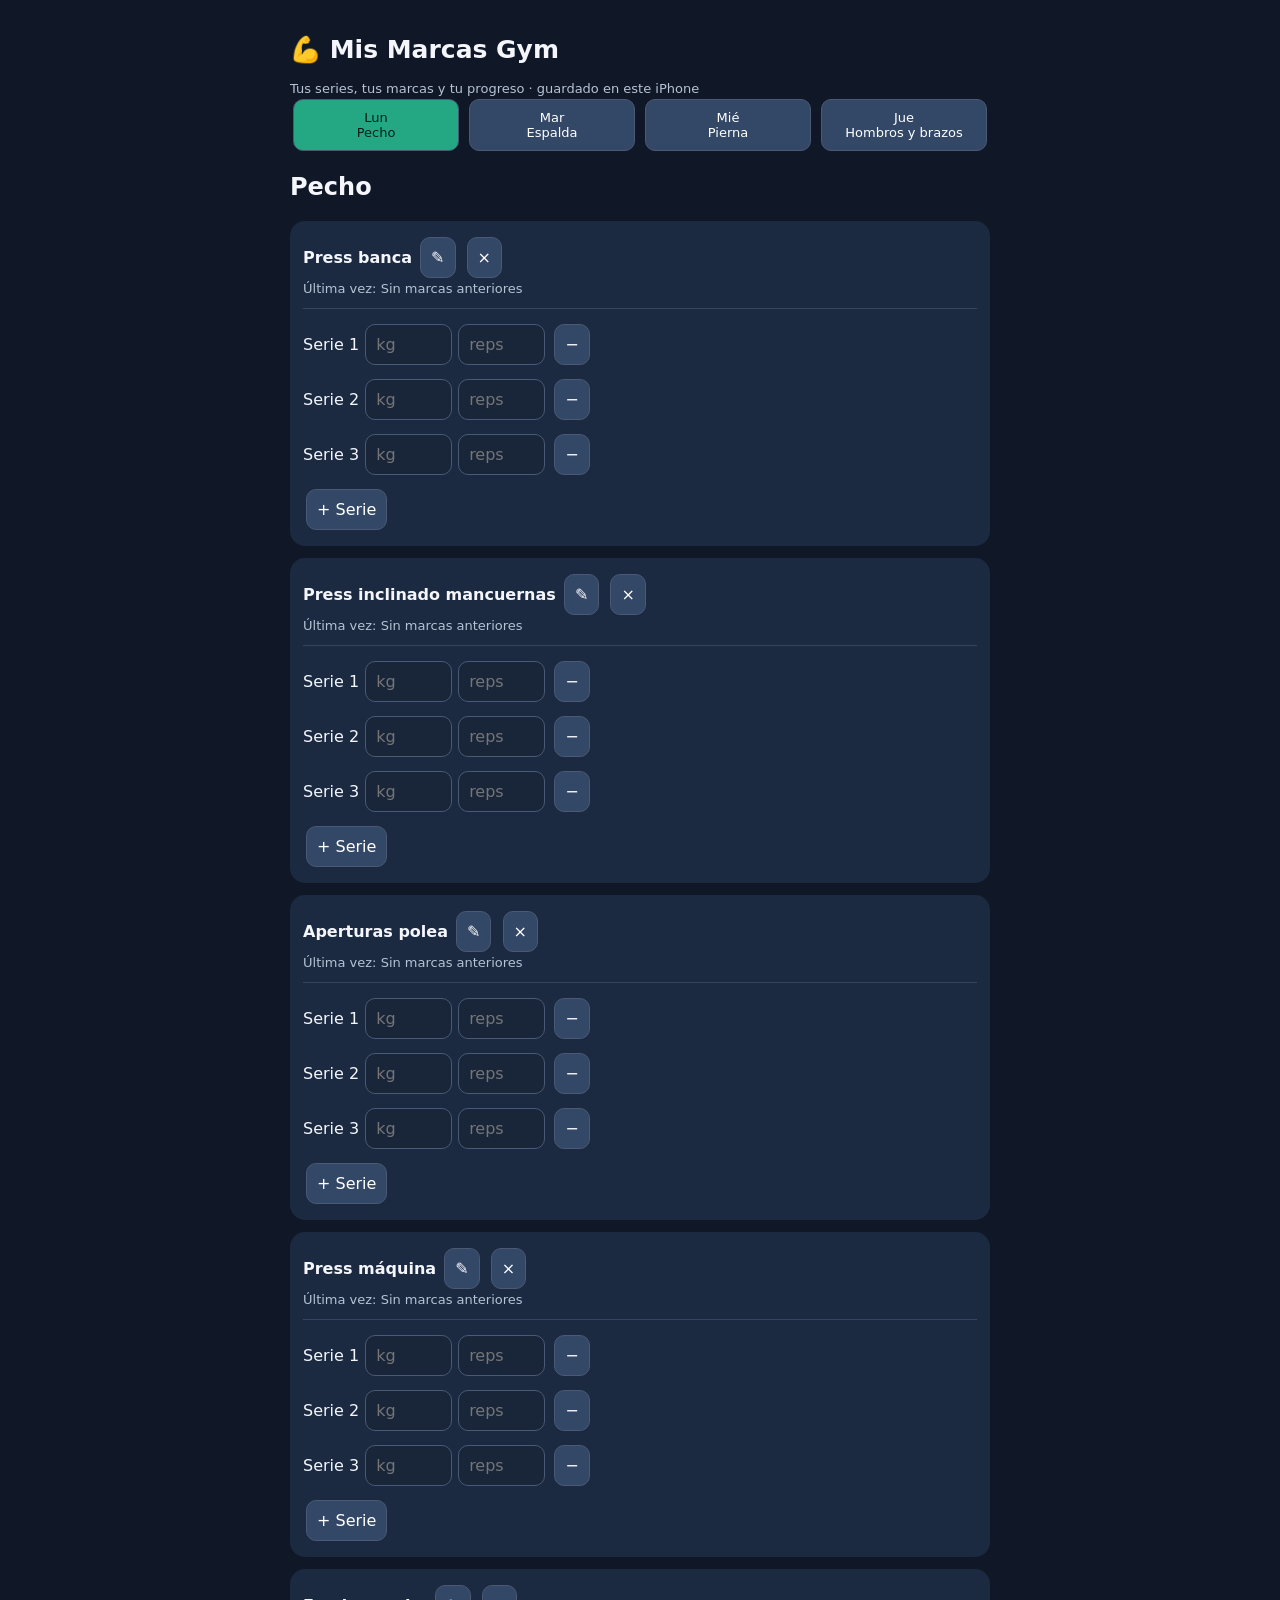
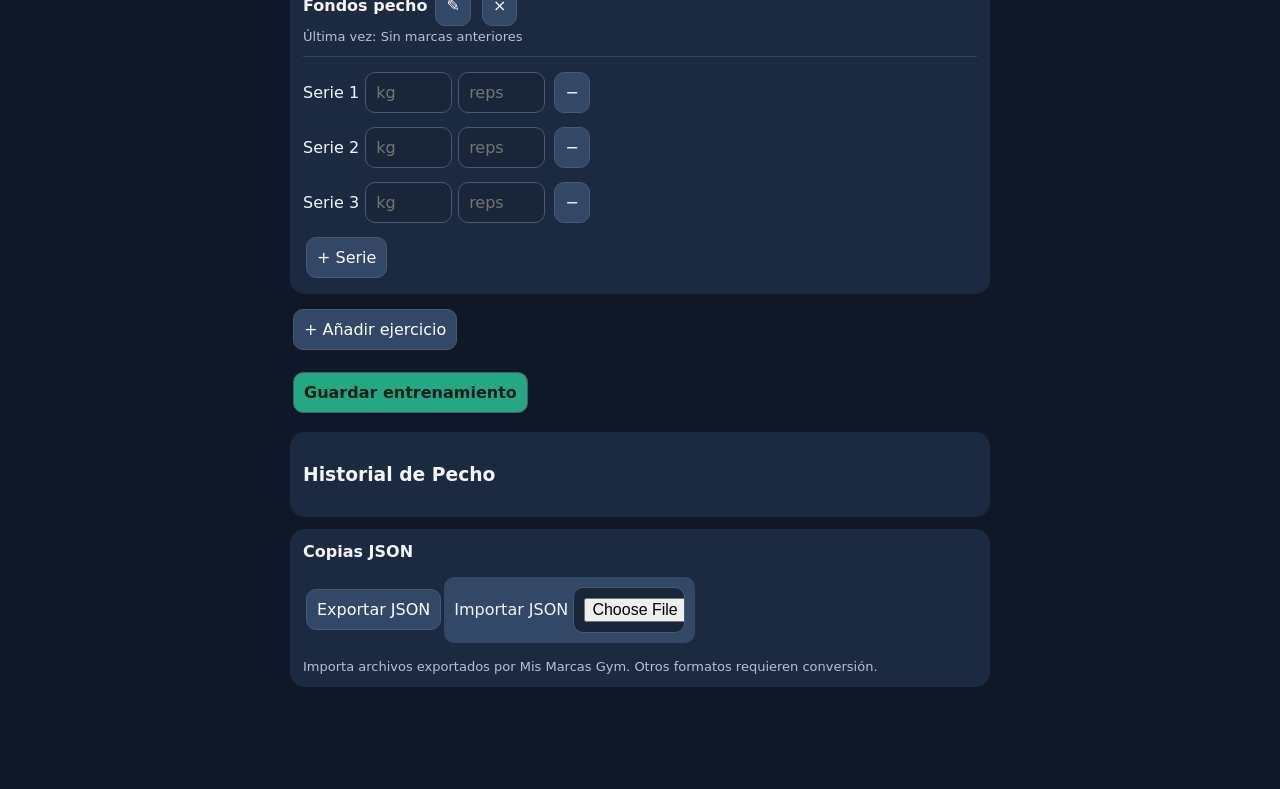
==== mis-marcas-gym/index.html @ bbb16c88 "Publish Mis Marcas Gym iPhone app" ====
<!doctype html><html lang="es"><head><meta charset="utf-8"><meta name="viewport" content="width=device-width,initial-scale=1,viewport-fit=cover"><meta name="theme-color" content="#101827"><meta name="apple-mobile-web-app-capable" content="yes"><meta name="apple-mobile-web-app-title" content="Mis Marcas"><title>Mis Marcas Gym</title><link rel="manifest" href="manifest.webmanifest"><style>body{font-family:system-ui;background:#101827;color:#f4f6fc;margin:0;padding:18px 15px 90px;max-width:700px;margin:auto}h1{font-size:25px}button,input,select{font:inherit;border-radius:10px;padding:10px;border:1px solid #4a5974}button{background:#334766;color:white;margin:3px}button.primary{background:#24a884;color:#061e17;font-weight:bold}input{background:#19263a;color:white;max-width:90px}input[type=text]{max-width:220px}.card{background:#1b2a40;padding:13px;border-radius:15px;margin:12px 0}.muted{color:#b6c2d5;font-size:13px}.tabs{display:flex;flex-wrap:wrap;gap:4px}.tabs button{flex:1;font-size:13px}.active{background:#24a884;color:#061e17} .set{display:flex;align-items:center;gap:6px;margin:8px 0;flex-wrap:wrap}.set input{width:65px}.line{border-top:1px solid #35455f;margin:12px 0}</style></head><body><h1>💪 Mis Marcas Gym</h1><div class="muted">Tus series, tus marcas y tu progreso · guardado en este iPhone</div><div class="tabs" id="tabs"></div><div id="main"></div><div class="card"><b>Copias JSON</b><p><button onclick="exportData()">Exportar JSON</button><label style="display:inline-block;background:#334766;padding:10px;border-radius:10px">Importar JSON <input type="file" accept=".json,application/json" onchange="importData(this)" style="width:95px"></label></p><div class="muted">Importa archivos exportados por Mis Marcas Gym. Otros formatos requieren conversión.</div></div><script>
const defaults=[["Pecho",["Press banca","Press inclinado mancuernas","Aperturas polea","Press máquina","Fondos pecho"]],["Espalda",["Dominadas o jalón","Remo con barra","Remo polea baja","Jalón agarre neutro","Pullover polea"]],["Pierna",["Sentadilla","Prensa","Peso muerto rumano","Curl femoral","Extensión cuádriceps","Elevación gemelos"]],["Hombros y brazos",["Press militar","Elevaciones laterales","Pájaros","Curl bíceps","Curl martillo","Extensión tríceps polea","Extensión tríceps sobre cabeza"]]];
const key="mis-marcas-gym-v3";let state;try{state=JSON.parse(localStorage.getItem(key))}catch(e){}if(!state||!Array.isArray(state.days)){state={days:defaults.map(([name,exercises])=>({name,exercises:exercises.map(name=>({id:crypto.randomUUID(),name,sets:[{kg:"",reps:""},{kg:"",reps:""},{kg:"",reps:""}]}))})),history:[]}}let day=(new Date().getDay()+6)%7;if(day>3)day=0;const save=()=>localStorage.setItem(key,JSON.stringify(state));const esc=s=>String(s).replace(/[&<>"']/g,c=>({"&":"&amp;","<":"&lt;",">":"&gt;",'"':"&quot;","'":"&#39;"}[c]));const id=()=>crypto.randomUUID();function last(ex){for(let i=state.history.length-1;i>=0;i--){let a=state.history[i].exercises.find(x=>x.id===ex.id||x.name===ex.name);if(a)return state.history[i].date+": "+a.sets.map(s=>s.kg+" kg × "+s.reps).join(" · ")}return "Sin marcas anteriores"}function render(){document.getElementById("tabs").innerHTML=state.days.map((d,i)=>'<button class="'+(i===day?"active":"")+'" onclick="day='+i+';render()">'+["Lun","Mar","Mié","Jue"][i]+'<div>'+esc(d.name)+'</div></button>').join("");let d=state.days[day];document.getElementById("main").innerHTML='<h2>'+esc(d.name)+'</h2>'+d.exercises.map((ex,j)=>'<div class="card"><div><b>'+esc(ex.name)+'</b> <button onclick="rename('+j+')">✎</button> <button onclick="removeEx('+j+')">×</button></div><div class="muted">Última vez: '+esc(last(ex))+'</div><div class="line"></div>'+ex.sets.map((s,k)=>'<div class="set"><span>Serie '+(k+1)+'</span><input type="number" min="0" step="0.5" placeholder="kg" value="'+esc(s.kg)+'" oninput="edit('+j+','+k+',\'kg\',this.value)"><input type="number" min="0" step="1" placeholder="reps" value="'+esc(s.reps)+'" oninput="edit('+j+','+k+',\'reps\',this.value)"><button onclick="removeSet('+j+','+k+')">−</button></div>').join('')+'<button onclick="addSet('+j+')">+ Serie</button></div>').join('')+'<button onclick="addEx()">+ Añadir ejercicio</button><p><button class="primary" onclick="finish()">Guardar entrenamiento</button></p><div class="card"><h3>Historial de '+esc(d.name)+'</h3>'+state.history.filter(h=>h.day===day).slice().reverse().slice(0,12).map(h=>'<p><b>'+esc(h.date)+'</b><br>'+h.exercises.map(e=>esc(e.name)+': '+e.sets.map(s=>s.kg+'kg × '+s.reps).join(', ')).join('<br>')+'</p>').join('')+'</div>'}function edit(j,k,f,v){state.days[day].exercises[j].sets[k][f]=v;save()}function addSet(j){state.days[day].exercises[j].sets.push({kg:"",reps:""});save();render()}function removeSet(j,k){state.days[day].exercises[j].sets.splice(k,1);save();render()}function addEx(){let name=prompt("Nombre del ejercicio");if(!name?.trim())return;state.days[day].exercises.push({id:id(),name:name.trim(),sets:[{kg:"",reps:""},{kg:"",reps:""},{kg:"",reps:""}]});save();render()}function rename(j){let ex=state.days[day].exercises[j],name=prompt("Nuevo nombre",ex.name);if(name?.trim()){ex.name=name.trim();save();render()}}function removeEx(j){if(confirm("¿Eliminar ejercicio? El historial se conservará.")){state.days[day].exercises.splice(j,1);save();render()}}function finish(){let d=state.days[day],exercises=d.exercises.map(e=>({id:e.id,name:e.name,sets:e.sets.filter(s=>s.kg!==""&&s.reps!=="").map(s=>({...s}))})).filter(e=>e.sets.length);if(!exercises.length)return alert("Introduce alguna serie completa.");if(!confirm("¿Guardar este entrenamiento?"))return;state.history.push({date:new Date().toLocaleDateString("es-ES"),day,exercises});save();render();alert("Entrenamiento guardado")}function exportData(){let a=document.createElement("a"),u=URL.createObjectURL(new Blob([JSON.stringify(state,null,2)],{type:"application/json"}));a.href=u;a.download="mis-marcas-"+new Date().toISOString().slice(0,10)+".json";a.click();setTimeout(()=>URL.revokeObjectURL(u),1000)}async function importData(el){let file=el.files[0];if(!file)return;try{let d=JSON.parse(await file.text());if(!Array.isArray(d.days)||!Array.isArray(d.history)||d.days.length!==4)throw Error("Formato no compatible");if(confirm("Esto sustituirá tus datos actuales. ¿Continuar?")){state=d;save();render()}}catch(e){alert("No se puede importar: "+e.message)}el.value=""}save();render();if("serviceWorker"in navigator)navigator.serviceWorker.register("sw.js").catch(()=>{});
</script></body></html>
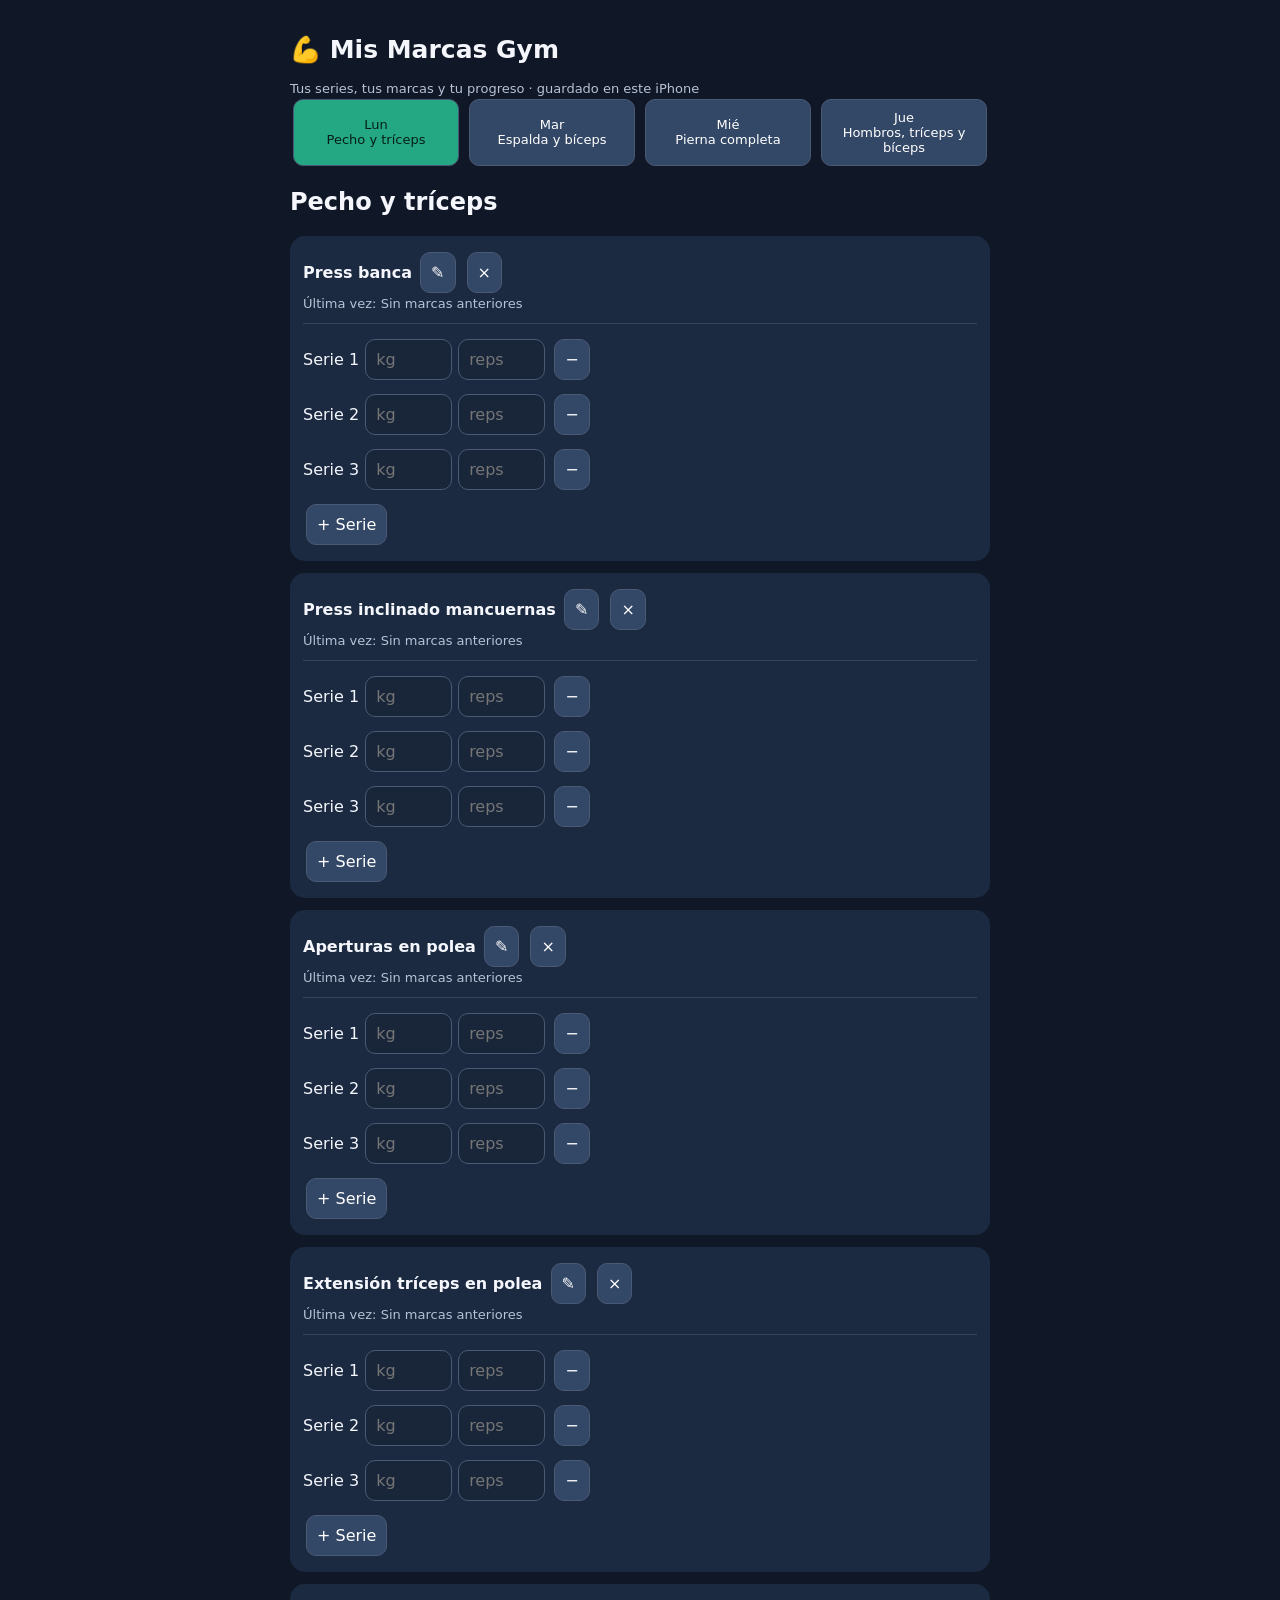
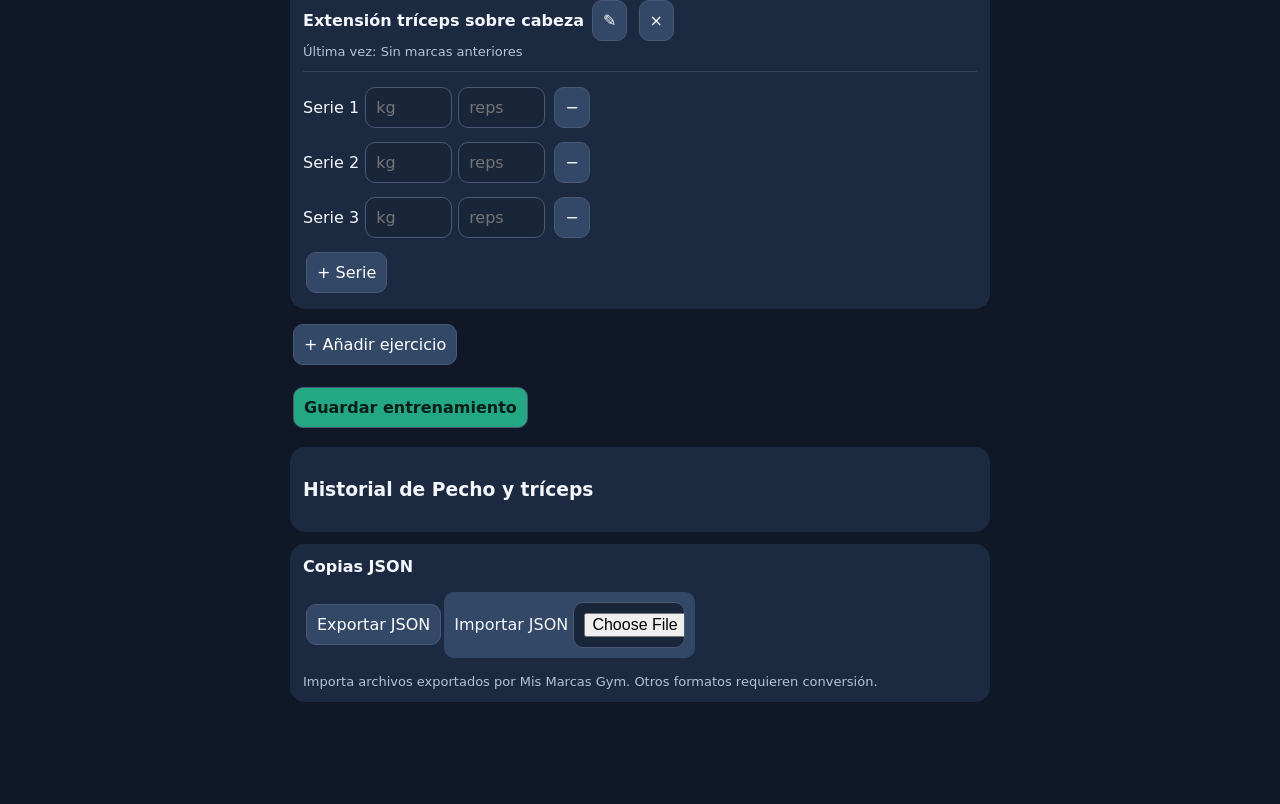
==== commit f856c891: "Update four-day split with chest triceps back biceps legs shoulders" ====
--- a/mis-marcas-gym/index.html
+++ b/mis-marcas-gym/index.html
@@ -1,4 +1,4 @@
 <!doctype html><html lang="es"><head><meta charset="utf-8"><meta name="viewport" content="width=device-width,initial-scale=1,viewport-fit=cover"><meta name="theme-color" content="#101827"><meta name="apple-mobile-web-app-capable" content="yes"><meta name="apple-mobile-web-app-title" content="Mis Marcas"><title>Mis Marcas Gym</title><link rel="manifest" href="manifest.webmanifest"><style>body{font-family:system-ui;background:#101827;color:#f4f6fc;margin:0;padding:18px 15px 90px;max-width:700px;margin:auto}h1{font-size:25px}button,input,select{font:inherit;border-radius:10px;padding:10px;border:1px solid #4a5974}button{background:#334766;color:white;margin:3px}button.primary{background:#24a884;color:#061e17;font-weight:bold}input{background:#19263a;color:white;max-width:90px}input[type=text]{max-width:220px}.card{background:#1b2a40;padding:13px;border-radius:15px;margin:12px 0}.muted{color:#b6c2d5;font-size:13px}.tabs{display:flex;flex-wrap:wrap;gap:4px}.tabs button{flex:1;font-size:13px}.active{background:#24a884;color:#061e17} .set{display:flex;align-items:center;gap:6px;margin:8px 0;flex-wrap:wrap}.set input{width:65px}.line{border-top:1px solid #35455f;margin:12px 0}</style></head><body><h1>💪 Mis Marcas Gym</h1><div class="muted">Tus series, tus marcas y tu progreso · guardado en este iPhone</div><div class="tabs" id="tabs"></div><div id="main"></div><div class="card"><b>Copias JSON</b><p><button onclick="exportData()">Exportar JSON</button><label style="display:inline-block;background:#334766;padding:10px;border-radius:10px">Importar JSON <input type="file" accept=".json,application/json" onchange="importData(this)" style="width:95px"></label></p><div class="muted">Importa archivos exportados por Mis Marcas Gym. Otros formatos requieren conversión.</div></div><script>
-const defaults=[["Pecho",["Press banca","Press inclinado mancuernas","Aperturas polea","Press máquina","Fondos pecho"]],["Espalda",["Dominadas o jalón","Remo con barra","Remo polea baja","Jalón agarre neutro","Pullover polea"]],["Pierna",["Sentadilla","Prensa","Peso muerto rumano","Curl femoral","Extensión cuádriceps","Elevación gemelos"]],["Hombros y brazos",["Press militar","Elevaciones laterales","Pájaros","Curl bíceps","Curl martillo","Extensión tríceps polea","Extensión tríceps sobre cabeza"]]];
-const key="mis-marcas-gym-v3";let state;try{state=JSON.parse(localStorage.getItem(key))}catch(e){}if(!state||!Array.isArray(state.days)){state={days:defaults.map(([name,exercises])=>({name,exercises:exercises.map(name=>({id:crypto.randomUUID(),name,sets:[{kg:"",reps:""},{kg:"",reps:""},{kg:"",reps:""}]}))})),history:[]}}let day=(new Date().getDay()+6)%7;if(day>3)day=0;const save=()=>localStorage.setItem(key,JSON.stringify(state));const esc=s=>String(s).replace(/[&<>"']/g,c=>({"&":"&amp;","<":"&lt;",">":"&gt;",'"':"&quot;","'":"&#39;"}[c]));const id=()=>crypto.randomUUID();function last(ex){for(let i=state.history.length-1;i>=0;i--){let a=state.history[i].exercises.find(x=>x.id===ex.id||x.name===ex.name);if(a)return state.history[i].date+": "+a.sets.map(s=>s.kg+" kg × "+s.reps).join(" · ")}return "Sin marcas anteriores"}function render(){document.getElementById("tabs").innerHTML=state.days.map((d,i)=>'<button class="'+(i===day?"active":"")+'" onclick="day='+i+';render()">'+["Lun","Mar","Mié","Jue"][i]+'<div>'+esc(d.name)+'</div></button>').join("");let d=state.days[day];document.getElementById("main").innerHTML='<h2>'+esc(d.name)+'</h2>'+d.exercises.map((ex,j)=>'<div class="card"><div><b>'+esc(ex.name)+'</b> <button onclick="rename('+j+')">✎</button> <button onclick="removeEx('+j+')">×</button></div><div class="muted">Última vez: '+esc(last(ex))+'</div><div class="line"></div>'+ex.sets.map((s,k)=>'<div class="set"><span>Serie '+(k+1)+'</span><input type="number" min="0" step="0.5" placeholder="kg" value="'+esc(s.kg)+'" oninput="edit('+j+','+k+',\'kg\',this.value)"><input type="number" min="0" step="1" placeholder="reps" value="'+esc(s.reps)+'" oninput="edit('+j+','+k+',\'reps\',this.value)"><button onclick="removeSet('+j+','+k+')">−</button></div>').join('')+'<button onclick="addSet('+j+')">+ Serie</button></div>').join('')+'<button onclick="addEx()">+ Añadir ejercicio</button><p><button class="primary" onclick="finish()">Guardar entrenamiento</button></p><div class="card"><h3>Historial de '+esc(d.name)+'</h3>'+state.history.filter(h=>h.day===day).slice().reverse().slice(0,12).map(h=>'<p><b>'+esc(h.date)+'</b><br>'+h.exercises.map(e=>esc(e.name)+': '+e.sets.map(s=>s.kg+'kg × '+s.reps).join(', ')).join('<br>')+'</p>').join('')+'</div>'}function edit(j,k,f,v){state.days[day].exercises[j].sets[k][f]=v;save()}function addSet(j){state.days[day].exercises[j].sets.push({kg:"",reps:""});save();render()}function removeSet(j,k){state.days[day].exercises[j].sets.splice(k,1);save();render()}function addEx(){let name=prompt("Nombre del ejercicio");if(!name?.trim())return;state.days[day].exercises.push({id:id(),name:name.trim(),sets:[{kg:"",reps:""},{kg:"",reps:""},{kg:"",reps:""}]});save();render()}function rename(j){let ex=state.days[day].exercises[j],name=prompt("Nuevo nombre",ex.name);if(name?.trim()){ex.name=name.trim();save();render()}}function removeEx(j){if(confirm("¿Eliminar ejercicio? El historial se conservará.")){state.days[day].exercises.splice(j,1);save();render()}}function finish(){let d=state.days[day],exercises=d.exercises.map(e=>({id:e.id,name:e.name,sets:e.sets.filter(s=>s.kg!==""&&s.reps!=="").map(s=>({...s}))})).filter(e=>e.sets.length);if(!exercises.length)return alert("Introduce alguna serie completa.");if(!confirm("¿Guardar este entrenamiento?"))return;state.history.push({date:new Date().toLocaleDateString("es-ES"),day,exercises});save();render();alert("Entrenamiento guardado")}function exportData(){let a=document.createElement("a"),u=URL.createObjectURL(new Blob([JSON.stringify(state,null,2)],{type:"application/json"}));a.href=u;a.download="mis-marcas-"+new Date().toISOString().slice(0,10)+".json";a.click();setTimeout(()=>URL.revokeObjectURL(u),1000)}async function importData(el){let file=el.files[0];if(!file)return;try{let d=JSON.parse(await file.text());if(!Array.isArray(d.days)||!Array.isArray(d.history)||d.days.length!==4)throw Error("Formato no compatible");if(confirm("Esto sustituirá tus datos actuales. ¿Continuar?")){state=d;save();render()}}catch(e){alert("No se puede importar: "+e.message)}el.value=""}save();render();if("serviceWorker"in navigator)navigator.serviceWorker.register("sw.js").catch(()=>{});
+const defaults=[["Pecho y tríceps",["Press banca","Press inclinado mancuernas","Aperturas en polea","Extensión tríceps en polea","Extensión tríceps sobre cabeza"]],["Espalda y bíceps",["Jalón al pecho","Remo con barra","Remo en polea baja","Curl bíceps con barra","Curl inclinado con mancuernas"]],["Pierna completa",["Sentadilla","Prensa","Peso muerto rumano","Curl femoral","Elevación de gemelos"]],["Hombros, tríceps y bíceps",["Press militar","Elevaciones laterales","Pájaros","Extensión tríceps en polea","Extensión tríceps sobre cabeza","Curl bíceps con barra","Curl martillo"]]];
+const key="mis-marcas-gym-v3";let state;try{state=JSON.parse(localStorage.getItem(key))}catch(e){}if(!state||!Array.isArray(state.days)){state={days:defaults.map(([name,exercises])=>({name,exercises:exercises.map(name=>({id:crypto.randomUUID(),name,sets:[{kg:"",reps:""},{kg:"",reps:""},{kg:"",reps:""}]}))})),history:[]}}if(state.routineVersion!==2){state.days=defaults.map(([name,names],i)=>({name,exercises:names.map(n=>{let old=state.days[i]?.exercises?.find(e=>e.name===n);return old||{id:crypto.randomUUID(),name:n,sets:[{kg:"",reps:""},{kg:"",reps:""},{kg:"",reps:""}]}})}));state.routineVersion=2;}let day=(new Date().getDay()+6)%7;if(day>3)day=0;const save=()=>localStorage.setItem(key,JSON.stringify(state));const esc=s=>String(s).replace(/[&<>"']/g,c=>({"&":"&amp;","<":"&lt;",">":"&gt;",'"':"&quot;","'":"&#39;"}[c]));const id=()=>crypto.randomUUID();function last(ex){for(let i=state.history.length-1;i>=0;i--){let a=state.history[i].exercises.find(x=>x.id===ex.id||x.name===ex.name);if(a)return state.history[i].date+": "+a.sets.map(s=>s.kg+" kg × "+s.reps).join(" · ")}return "Sin marcas anteriores"}function render(){document.getElementById("tabs").innerHTML=state.days.map((d,i)=>'<button class="'+(i===day?"active":"")+'" onclick="day='+i+';render()">'+["Lun","Mar","Mié","Jue"][i]+'<div>'+esc(d.name)+'</div></button>').join("");let d=state.days[day];document.getElementById("main").innerHTML='<h2>'+esc(d.name)+'</h2>'+d.exercises.map((ex,j)=>'<div class="card"><div><b>'+esc(ex.name)+'</b> <button onclick="rename('+j+')">✎</button> <button onclick="removeEx('+j+')">×</button></div><div class="muted">Última vez: '+esc(last(ex))+'</div><div class="line"></div>'+ex.sets.map((s,k)=>'<div class="set"><span>Serie '+(k+1)+'</span><input type="number" min="0" step="0.5" placeholder="kg" value="'+esc(s.kg)+'" oninput="edit('+j+','+k+',\'kg\',this.value)"><input type="number" min="0" step="1" placeholder="reps" value="'+esc(s.reps)+'" oninput="edit('+j+','+k+',\'reps\',this.value)"><button onclick="removeSet('+j+','+k+')">−</button></div>').join('')+'<button onclick="addSet('+j+')">+ Serie</button></div>').join('')+'<button onclick="addEx()">+ Añadir ejercicio</button><p><button class="primary" onclick="finish()">Guardar entrenamiento</button></p><div class="card"><h3>Historial de '+esc(d.name)+'</h3>'+state.history.filter(h=>h.day===day).slice().reverse().slice(0,12).map(h=>'<p><b>'+esc(h.date)+'</b><br>'+h.exercises.map(e=>esc(e.name)+': '+e.sets.map(s=>s.kg+'kg × '+s.reps).join(', ')).join('<br>')+'</p>').join('')+'</div>'}function edit(j,k,f,v){state.days[day].exercises[j].sets[k][f]=v;save()}function addSet(j){state.days[day].exercises[j].sets.push({kg:"",reps:""});save();render()}function removeSet(j,k){state.days[day].exercises[j].sets.splice(k,1);save();render()}function addEx(){let name=prompt("Nombre del ejercicio");if(!name?.trim())return;state.days[day].exercises.push({id:id(),name:name.trim(),sets:[{kg:"",reps:""},{kg:"",reps:""},{kg:"",reps:""}]});save();render()}function rename(j){let ex=state.days[day].exercises[j],name=prompt("Nuevo nombre",ex.name);if(name?.trim()){ex.name=name.trim();save();render()}}function removeEx(j){if(confirm("¿Eliminar ejercicio? El historial se conservará.")){state.days[day].exercises.splice(j,1);save();render()}}function finish(){let d=state.days[day],exercises=d.exercises.map(e=>({id:e.id,name:e.name,sets:e.sets.filter(s=>s.kg!==""&&s.reps!=="").map(s=>({...s}))})).filter(e=>e.sets.length);if(!exercises.length)return alert("Introduce alguna serie completa.");if(!confirm("¿Guardar este entrenamiento?"))return;state.history.push({date:new Date().toLocaleDateString("es-ES"),day,exercises});save();render();alert("Entrenamiento guardado")}function exportData(){let a=document.createElement("a"),u=URL.createObjectURL(new Blob([JSON.stringify(state,null,2)],{type:"application/json"}));a.href=u;a.download="mis-marcas-"+new Date().toISOString().slice(0,10)+".json";a.click();setTimeout(()=>URL.revokeObjectURL(u),1000)}async function importData(el){let file=el.files[0];if(!file)return;try{let d=JSON.parse(await file.text());if(!Array.isArray(d.days)||!Array.isArray(d.history)||d.days.length!==4)throw Error("Formato no compatible");if(confirm("Esto sustituirá tus datos actuales. ¿Continuar?")){state=d;save();render()}}catch(e){alert("No se puede importar: "+e.message)}el.value=""}save();render();if("serviceWorker"in navigator)navigator.serviceWorker.register("sw.js").catch(()=>{});
 </script></body></html>
